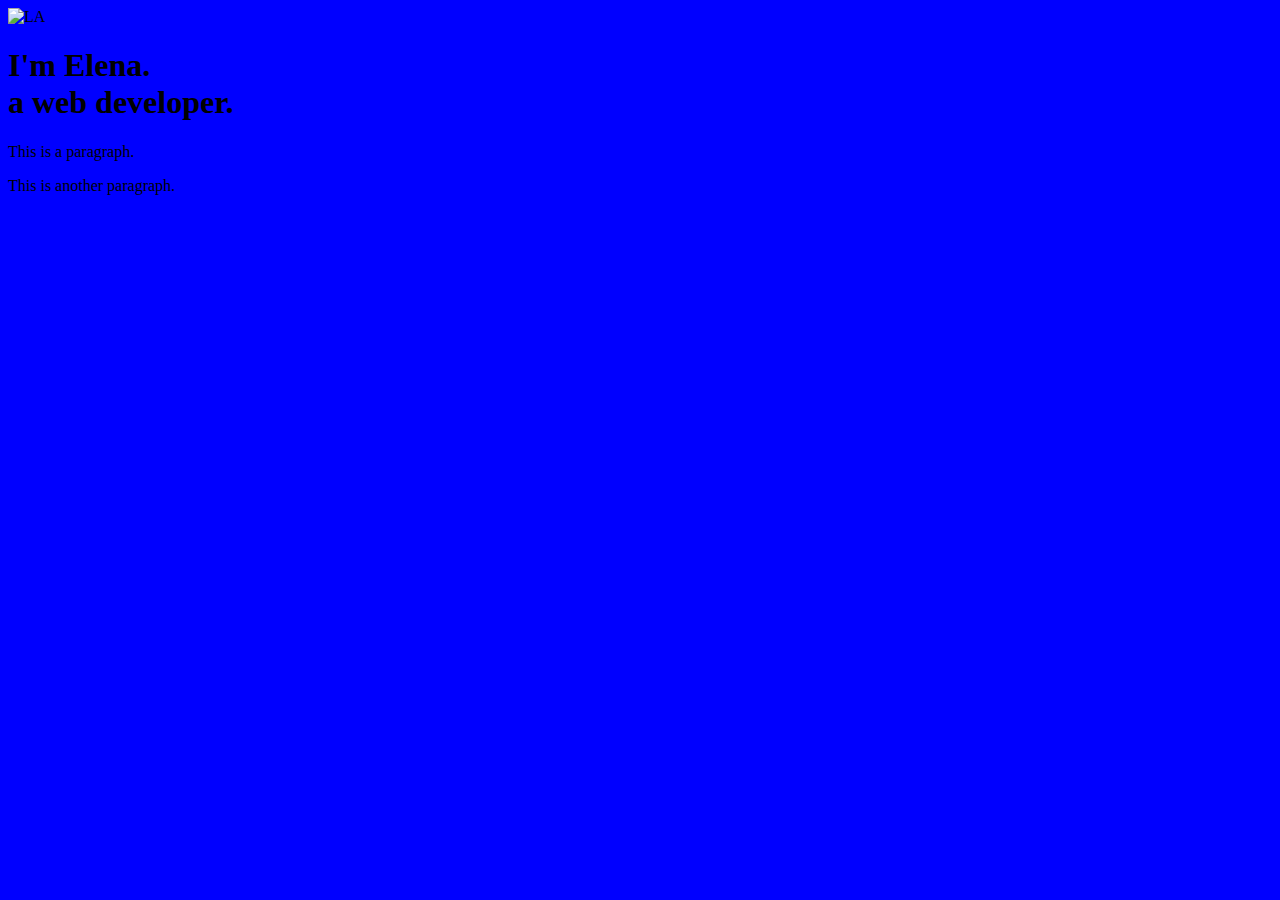
==== CSS - My Site/index.html @ 05ed1d5c "Initial Commit" ====
<!DOCTYPE html>
<html lang="en">
  <head>
    <meta charset="UTF-8" />
    <title>Elena Cogliati</title>
    <meta name="viewport" content="width=device-width,initial-scale=1" />
    <link rel="stylesheet" href="./styles.css" />
    <link
      href="[data-uri]"
      rel="icon"
      type="image/x-icon"
    />
  </head>
  <style></style>
  <script src=""></script>
  <body>
    <img src="elenamaybe.jpg" alt="LA" style="border-width: 100%" />

    <div class="">
      <h1>
        I'm Elena. <br />
        a web developer.
      </h1>
      <p>This is a paragraph.</p>
      <p>This is another paragraph.</p>
    </div>
  </body>
</html>
---- CSS - My Site/styles.css ----
body {
  background-color: blue;
}
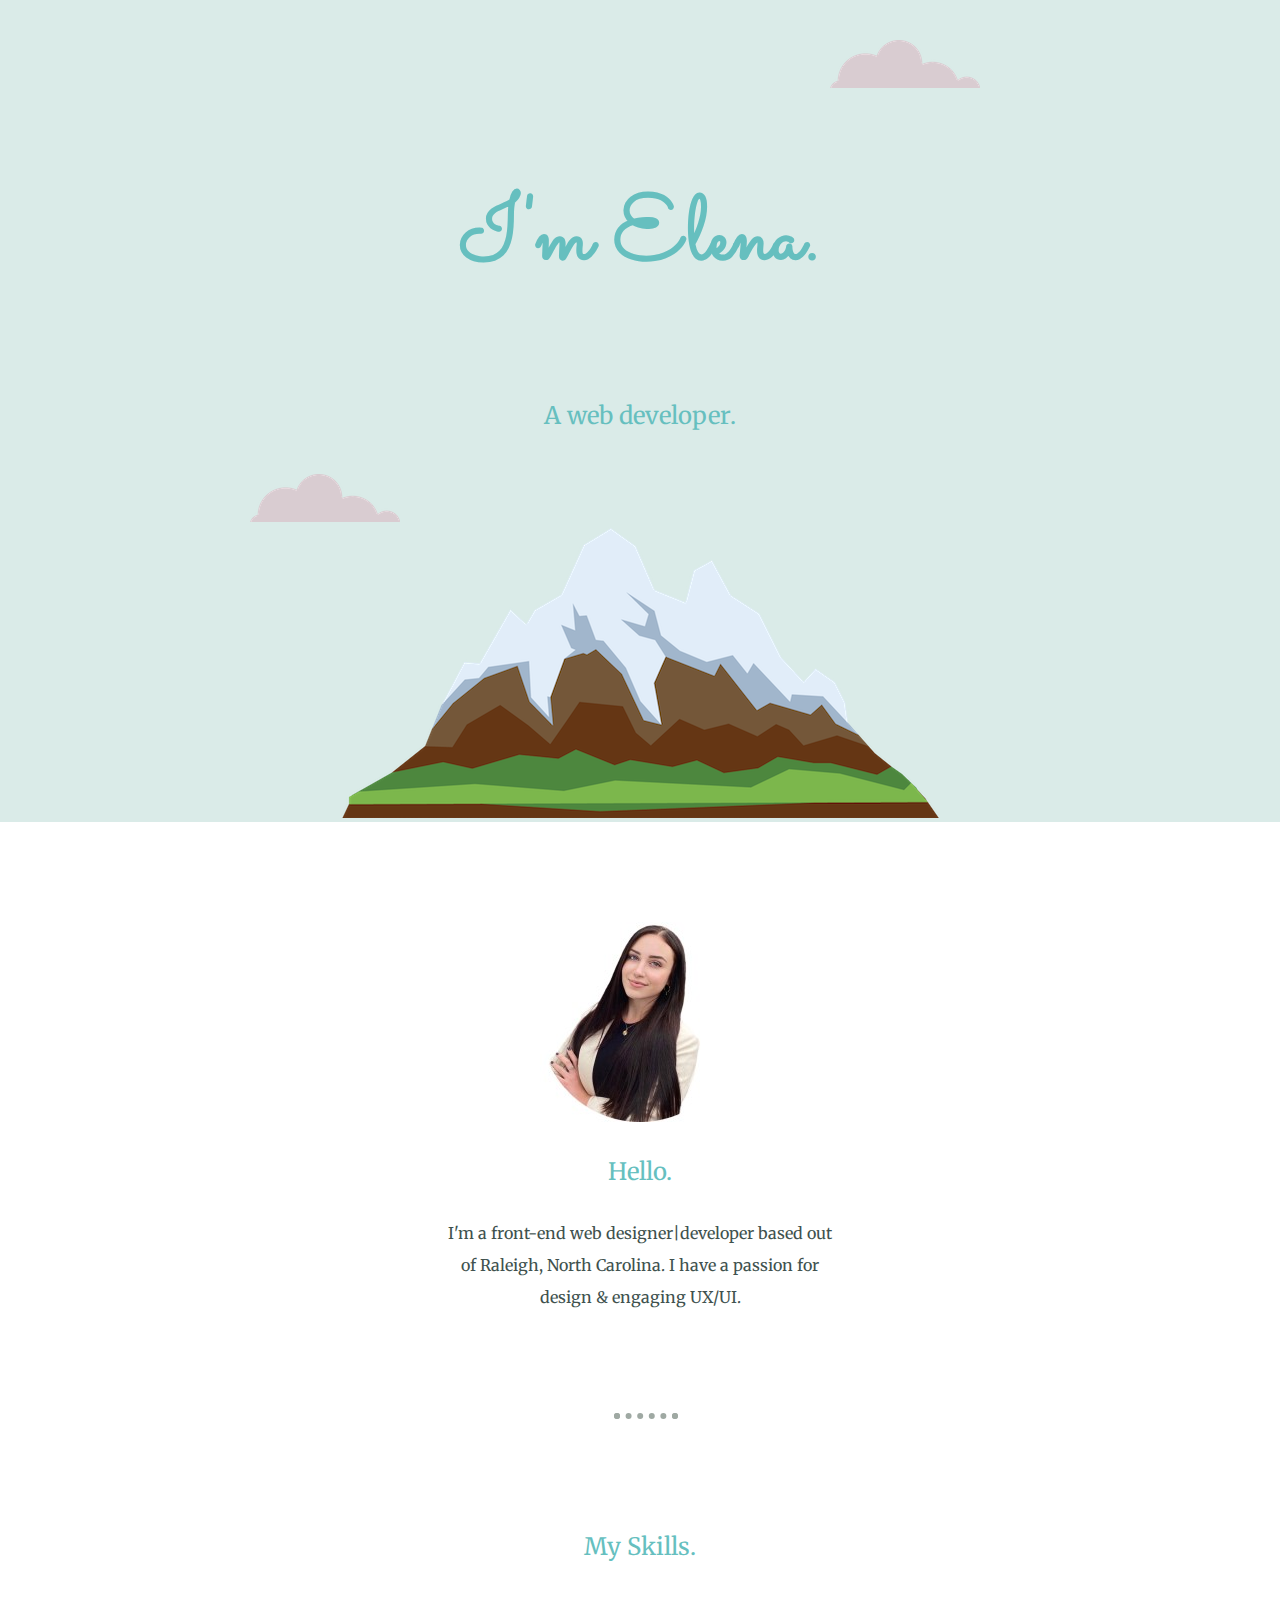
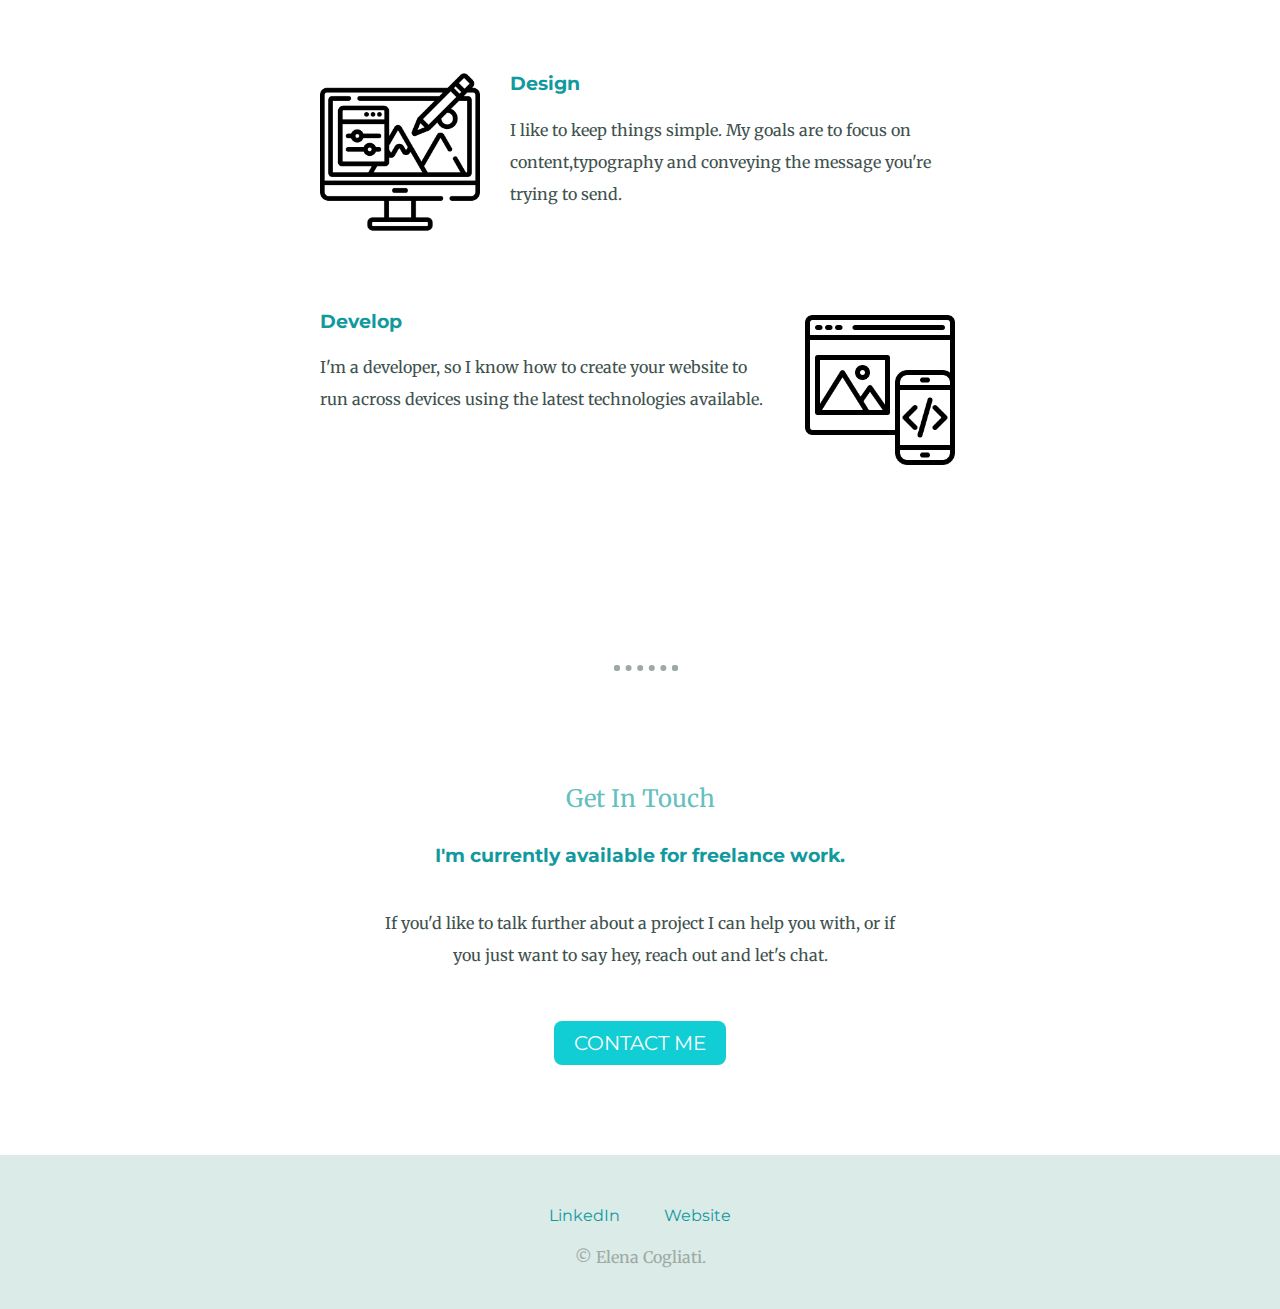
==== commit f2f03017: "added personal website with design and modern features" ====
--- a/CSS - My Site/index.html
+++ b/CSS - My Site/index.html
@@ -1,28 +1,77 @@
 <!DOCTYPE html>
-<html lang="en">
+<html>
   <head>
     <meta charset="UTF-8" />
     <title>Elena Cogliati</title>
-    <meta name="viewport" content="width=device-width,initial-scale=1" />
     <link rel="stylesheet" href="./styles.css" />
     <link
       href="[data-uri]"
       rel="icon"
       type="image/x-icon"
     />
+    <link rel="preconnect" href="https://fonts.googleapis.com" />
+    <link rel="preconnect" href="https://fonts.gstatic.com" crossorigin />
+    <link
+      href="https://fonts.googleapis.com/css2?family=Merriweather&family=Montserrat&family=Sacramento&display=swap"
+      rel="stylesheet"
+    />
   </head>
-  <style></style>
-  <script src=""></script>
   <body>
-    <img src="elenamaybe.jpg" alt="LA" style="border-width: 100%" />
-
-    <div class="">
-      <h1>
-        I'm Elena. <br />
-        a web developer.
-      </h1>
-      <p>This is a paragraph.</p>
-      <p>This is another paragraph.</p>
+    <div class="top-container">
+      <img class="top-cloud" src="assets/cloud.png" alt="cloud-img" />
+      <h1>I'm Elena.</h1>
+      <h2>A web developer.</h2>
+      <img class="bottom-cloud" src="assets/cloud.png" alt="cloud-img" />
+      <img src="assets/mountain.png" alt="mountain-img" />
+    </div>
+    <div class="middle-container">
+      <div class="profile">
+        <img class="elenapic" src="./assets/elena.jpg" alt="elena" />
+        <h2>Hello.</h2>
+        <p class="intro">
+          I'm a front-end web designer|developer based out of Raleigh, North
+          Carolina. I have a passion for design & engaging UX/UI.
+        </p>
+      </div>
+      <hr />
+      <div class="skills">
+        <h2>My Skills.</h2>
+        <div class="skill-row">
+          <img
+            class="webdesign"
+            src="./assets/illustration.png"
+            alt="web-design"
+          />
+          <h3>Design</h3>
+          <p>
+            I like to keep things simple. My goals are to focus on
+            content,typography and conveying the message you're trying to send.
+          </p>
+        </div>
+        <div class="skill-row">
+          <img class="webdev" src="./assets/web-design.png" alt="web-develop" />
+          <h3>Develop</h3>
+          <p>
+            I'm a developer, so I know how to create your website to run across
+            devices using the latest technologies available.
+          </p>
+        </div>
+      </div>
+      <div class="contact-me" style="padding-top: 50px">
+        <hr />
+        <h2>Get In Touch</h2>
+        <h3>I'm currently available for freelance work.</h3>
+        <p class="contact-message">
+          If you'd like to talk further about a project I can help you with, or
+          if you just want to say hey, reach out and let's chat.
+        </p>
+        <a class="btn" href="mailto:elenamcogliati@gmail.com">CONTACT ME</a>
+      </div>
+    </div>
+    <div class="bottom-container">
+      <a class="footer-link" href="https://www.linkedin.com/">LinkedIn</a>
+      <a class="footer-link" href="https://www.appbrewery.co/">Website</a>
+      <p class="copyright">© Elena Cogliati.</p>
     </div>
   </body>
 </html>
--- a/CSS - My Site/styles.css
+++ b/CSS - My Site/styles.css
@@ -1,3 +1,117 @@
 body {
-  background-color: blue;
+  color: #40514e;
+  margin: 0;
+  text-align: center;
+  font-family: "Merriweather", serif;
 }
+h1 {
+  line-height: 2;
+  margin-top: 50px;
+  font-family: "Sacramento", cursive;
+  font-size: 562.5%;
+  color: #66bfbf;
+}
+h2 {
+  font-family: "Merriweather", serif;
+  font-family: 2.5rem;
+  color: #66bfbf;
+  font-weight: 400;
+  padding: 10px;
+}
+
+h3 {
+  font-family: "Montserrat", sans-serif;
+  color: #11999e;
+}
+p {
+  line-height: 2;
+}
+hr {
+  border: 6px dotted;
+  border-bottom: none;
+  height: 2px;
+  width: 4%;
+  color: #9fa9a3;
+  margin: 100px 48%;
+}
+a {
+  color: #11999e;
+  font-family: "Montserrat", sans-serif;
+  margin: 10px 20px;
+  text-decoration: none;
+}
+a:hover {
+  color: #eaf6f6;
+}
+.top-container {
+  background-color: #daebe8;
+  position: relative;
+  padding-top: 100px;
+}
+.middle-container {
+  margin: 100px 0;
+}
+.bottom-container {
+  background-color: #daebe8;
+  color: #9fa9a3;
+  padding: 50px 0 20px;
+}
+.skill-row {
+  width: 50%;
+  margin: 100px auto 100px auto;
+  text-align: left;
+}
+.intro {
+  width: 30%;
+  margin: auto;
+}
+.contact-message {
+  width: 40%;
+  margin: 40px auto 60px;
+}
+.top-cloud {
+  position: absolute;
+  right: 300px;
+  top: 40px;
+}
+.bottom-cloud {
+  position: absolute;
+  left: 250px;
+  bottom: 300px;
+}
+.webdesign {
+  width: 25%;
+  float: left;
+  margin-right: 30px;
+}
+.webdev {
+  width: 25%;
+  float: right;
+  margin-left: 30px;
+}
+.btn {
+  background: #11cdd4;
+  background-image: -webkit-linear-gradient(top, #11cdd4, #1199e);
+  background-image: -moz-linear-gradient(top, #11cdd4, #1199e);
+  background-image: -ms-linear-gradient(top, #11cdd4, #1199e);
+  background-image: -o-linear-gradient(top, #11cdd4, #1199e);
+  background-image: linear-gradient(to bottom, #11cdd4, #1199e);
+  -webkit-border-radius: 8;
+  -moz-border-radius: 8;
+  border-radius: 8px;
+  font-family: "Montserrat", sans-serif;
+  color: #ffffff;
+  font-size: 20px;
+  padding: 10px 20px 10px 20px;
+  text-decoration: none;
+}
+
+.btn:hover {
+  background: #30e3cb;
+  background-image: -webkit-linear-gradient(top, #30e3cb, #2bc4ad);
+  background-image: -moz-linear-gradient(top, #30e3cb, #2bc4ad);
+  background-image: -ms-linear-gradient(top, #30e3cb, #2bc4ad);
+  background-image: -o-linear-gradient(top, #30e3cb, #2bc4ad);
+  background-image: linear-gradient(to bottom, #30e3cb, #2bc4ad);
+  text-decoration: none;
+}
